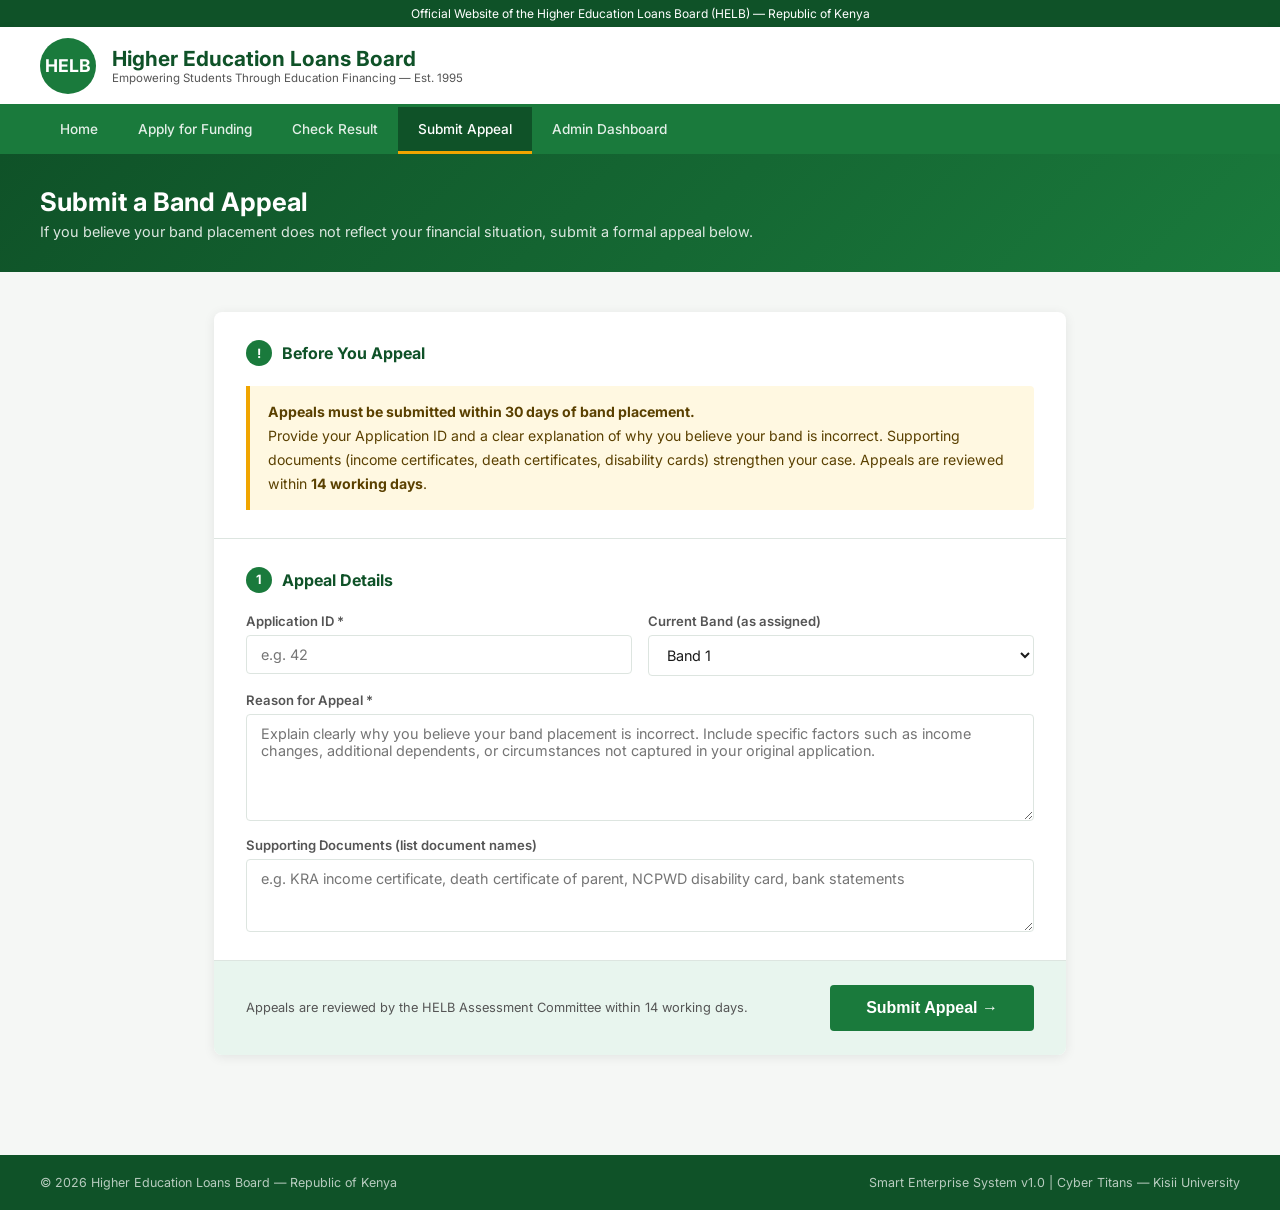
==== apply.html @ 3dc6803e "Add apply.html for appeal submission form" ====
<!DOCTYPE html>
<html lang="en">
<head>
    <meta charset="UTF-8">
    <meta name="viewport" content="width=device-width, initial-scale=1.0">
    <title>Submit Appeal — HELB Smart System</title>
    <style>
@import url('https://fonts.googleapis.com/css2?family=Inter:wght@300;400;500;600;700&display=swap');
*{margin:0;padding:0;box-sizing:border-box;}
:root{--green:#1a7a3c;--green-dark:#0f5228;--green-light:#e8f5ee;--gold:#f0a500;--red:#c0392b;--text:#1a1a1a;--text-light:#555;--border:#dde5e0;--bg:#f5f7f5;--white:#ffffff;}
body{font-family:'Inter',sans-serif;background:var(--bg);color:var(--text);}
.top-strip{background:var(--green-dark);color:#fff;font-size:.75em;padding:6px 0;text-align:center;}
header{background:var(--white);border-bottom:3px solid var(--green);padding:0 40px;display:flex;align-items:center;justify-content:space-between;height:80px;box-shadow:0 2px 8px rgba(0,0,0,.08);}
.logo-area{display:flex;align-items:center;gap:16px;}
.logo-badge{width:56px;height:56px;background:var(--green);border-radius:50%;display:flex;align-items:center;justify-content:center;color:#fff;font-weight:700;font-size:1.1em;}
.logo-text h1{font-size:1.3em;font-weight:700;color:var(--green-dark);}
.logo-text p{font-size:.72em;color:var(--text-light);}
nav{background:var(--green);padding:0 40px;display:flex;}
nav a{color:rgba(255,255,255,.88);text-decoration:none;font-size:.85em;font-weight:500;padding:14px 20px;display:block;transition:background .2s;border-bottom:3px solid transparent;}
nav a:hover,nav a.active{background:var(--green-dark);color:#fff;border-bottom-color:var(--gold);}
.page-header{background:linear-gradient(135deg,var(--green-dark),var(--green));color:#fff;padding:32px 40px;}
.page-header h2{font-size:1.6em;font-weight:700;margin-bottom:6px;}
.page-header p{opacity:.85;font-size:.9em;}
.wrap{max-width:900px;margin:40px auto;padding:0 24px 60px;}
.form-card{background:var(--white);border-radius:8px;box-shadow:0 2px 12px rgba(0,0,0,.08);overflow:hidden;}
.form-section{padding:28px 32px;border-bottom:1px solid var(--border);}
.form-section:last-child{border-bottom:none;}
.form-section-title{font-size:1em;font-weight:700;color:var(--green-dark);margin-bottom:20px;display:flex;align-items:center;gap:10px;}
.form-section-title span{background:var(--green);color:#fff;width:26px;height:26px;border-radius:50%;display:flex;align-items:center;justify-content:center;font-size:.8em;font-weight:700;flex-shrink:0;}
.form-grid{display:grid;grid-template-columns:1fr 1fr;gap:16px;}
.form-group{display:flex;flex-direction:column;gap:6px;}
.form-group.full{grid-column:1/-1;}
label{font-size:.82em;font-weight:600;color:var(--text-light);}
input,select,textarea{padding:10px 14px;border:1.5px solid var(--border);border-radius:4px;font-size:.9em;font-family:'Inter',sans-serif;color:var(--text);background:#fff;transition:border-color .2s;}
input:focus,select:focus,textarea:focus{outline:none;border-color:var(--green);box-shadow:0 0 0 3px rgba(26,122,60,.1);}
.submit-area{padding:24px 32px;background:var(--green-light);display:flex;justify-content:space-between;align-items:center;flex-wrap:wrap;gap:12px;}
.btn-submit{background:var(--green);color:#fff;border:none;padding:14px 36px;border-radius:4px;font-size:1em;font-weight:700;cursor:pointer;transition:background .2s;}
.btn-submit:hover{background:var(--green-dark);}
.btn-submit:disabled{background:#aaa;cursor:not-allowed;}
.submit-note{font-size:.8em;color:var(--text-light);}
.error-box{background:#fdf0f0;border-left:4px solid var(--red);padding:14px 18px;border-radius:0 4px 4px 0;color:#7a1a1a;font-size:.88em;margin-top:16px;}
.site-footer{background:var(--green-dark);color:rgba(255,255,255,.7);padding:20px 40px;}
.footer-bottom-bar{max-width:1200px;margin:0 auto;display:flex;justify-content:space-between;font-size:.78em;flex-wrap:wrap;gap:8px;}
@media(max-width:700px){.form-grid{grid-template-columns:1fr;}}
    </style>
</head>
<body>
<div class="top-strip">Official Website of the Higher Education Loans Board (HELB) — Republic of Kenya</div>
<header>
    <div class="logo-area">
        <div class="logo-badge">HELB</div>
        <div class="logo-text"><h1>Higher Education Loans Board</h1><p>Empowering Students Through Education Financing — Est. 1995</p></div>
    </div>
</header>
<nav>
    <a href="index.html">Home</a>
    <a href="apply.html">Apply for Funding</a>
    <a href="result.html">Check Result</a>
    <a href="appeal.html" class="active">Submit Appeal</a>
    <a href="dashboard.html">Admin Dashboard</a>
</nav>
<div class="page-header">
    <h2>Submit a Band Appeal</h2>
    <p>If you believe your band placement does not reflect your financial situation, submit a formal appeal below.</p>
</div>

<div class="wrap">
    <div class="form-card">
        <div class="form-section">
            <div class="form-section-title"><span>!</span> Before You Appeal</div>
            <div style="background:#fff8e1;border-left:4px solid #f0a500;padding:14px 18px;border-radius:0 4px 4px 0;font-size:.88em;line-height:1.7;color:#5a4000;">
                <strong>Appeals must be submitted within 30 days of band placement.</strong><br>
                Provide your Application ID and a clear explanation of why you believe your band is incorrect.
                Supporting documents (income certificates, death certificates, disability cards) strengthen your case.
                Appeals are reviewed within <strong>14 working days</strong>.
            </div>
        </div>

        <form id="appealForm">
            <div class="form-section">
                <div class="form-section-title"><span>1</span> Appeal Details</div>
                <div class="form-grid">
                    <div class="form-group"><label>Application ID *</label><input type="number" name="application_id" id="appId" required placeholder="e.g. 42"></div>
                    <div class="form-group"><label>Current Band (as assigned)</label>
                        <select name="current_band">
                            <option value="1">Band 1</option><option value="2">Band 2</option>
                            <option value="3">Band 3</option><option value="4">Band 4</option><option value="5">Band 5</option>
                        </select>
                    </div>
                    <div class="form-group full">
                        <label>Reason for Appeal *</label>
                        <textarea name="reason" rows="5" required placeholder="Explain clearly why you believe your band placement is incorrect. Include specific factors such as income changes, additional dependents, or circumstances not captured in your original application."></textarea>
                    </div>
                    <div class="form-group full">
                        <label>Supporting Documents (list document names)</label>
                        <textarea name="supporting_docs" rows="3" placeholder="e.g. KRA income certificate, death certificate of parent, NCPWD disability card, bank statements"></textarea>
                    </div>
                </div>
            </div>

            <div class="submit-area">
                <div class="submit-note">Appeals are reviewed by the HELB Assessment Committee within 14 working days.</div>
                <button type="submit" class="btn-submit" id="appealBtn">Submit Appeal →</button>
            </div>
        </form>

        <div id="appealResult" style="display:none;padding:24px 32px;"></div>
    </div>
</div>

<footer class="site-footer">
    <div class="footer-bottom-bar">
        <span>© 2026 Higher Education Loans Board — Republic of Kenya</span>
        <span>Smart Enterprise System v1.0 | Cyber Titans — Kisii University</span>
    </div>
</footer>

<script>
const API = 'http://127.0.0.1:5000';

// Pre-fill ID from URL param
const params = new URLSearchParams(window.location.search);
if (params.get('id')) document.getElementById('appId').value = params.get('id');

document.getElementById('appealForm').addEventListener('submit', async (e) => {
    e.preventDefault();
    const btn = document.getElementById('appealBtn');
    btn.disabled = true; btn.textContent = 'Submitting...';
    const fd = new FormData(e.target);
    const data = Object.fromEntries(fd.entries());
    const result = document.getElementById('appealResult');
    result.style.display = 'block';
    try {
        const res  = await fetch(`${API}/api/appeal`, {method:'POST', headers:{'Content-Type':'application/json'}, body:JSON.stringify(data)});
        const json = await res.json();
        if (!json.success) throw new Error(json.error);
        result.innerHTML = `
            <div style="background:#e8f5ee;border-left:4px solid #1a7a3c;padding:16px 20px;border-radius:0 4px 4px 0;color:#0f5228;">
                <strong>✅ Appeal Submitted Successfully</strong><br><br>
                Appeal ID: <strong>#${json.appeal_id}</strong><br>
                ${json.message}
            </div>`;
        e.target.reset();
    } catch(err) {
        result.innerHTML = `<div class="error-box"><strong>Error:</strong> ${err.message}</div>`;
    }
    btn.disabled = false; btn.textContent = 'Submit Appeal →';
});
</script>
</body>
</html>
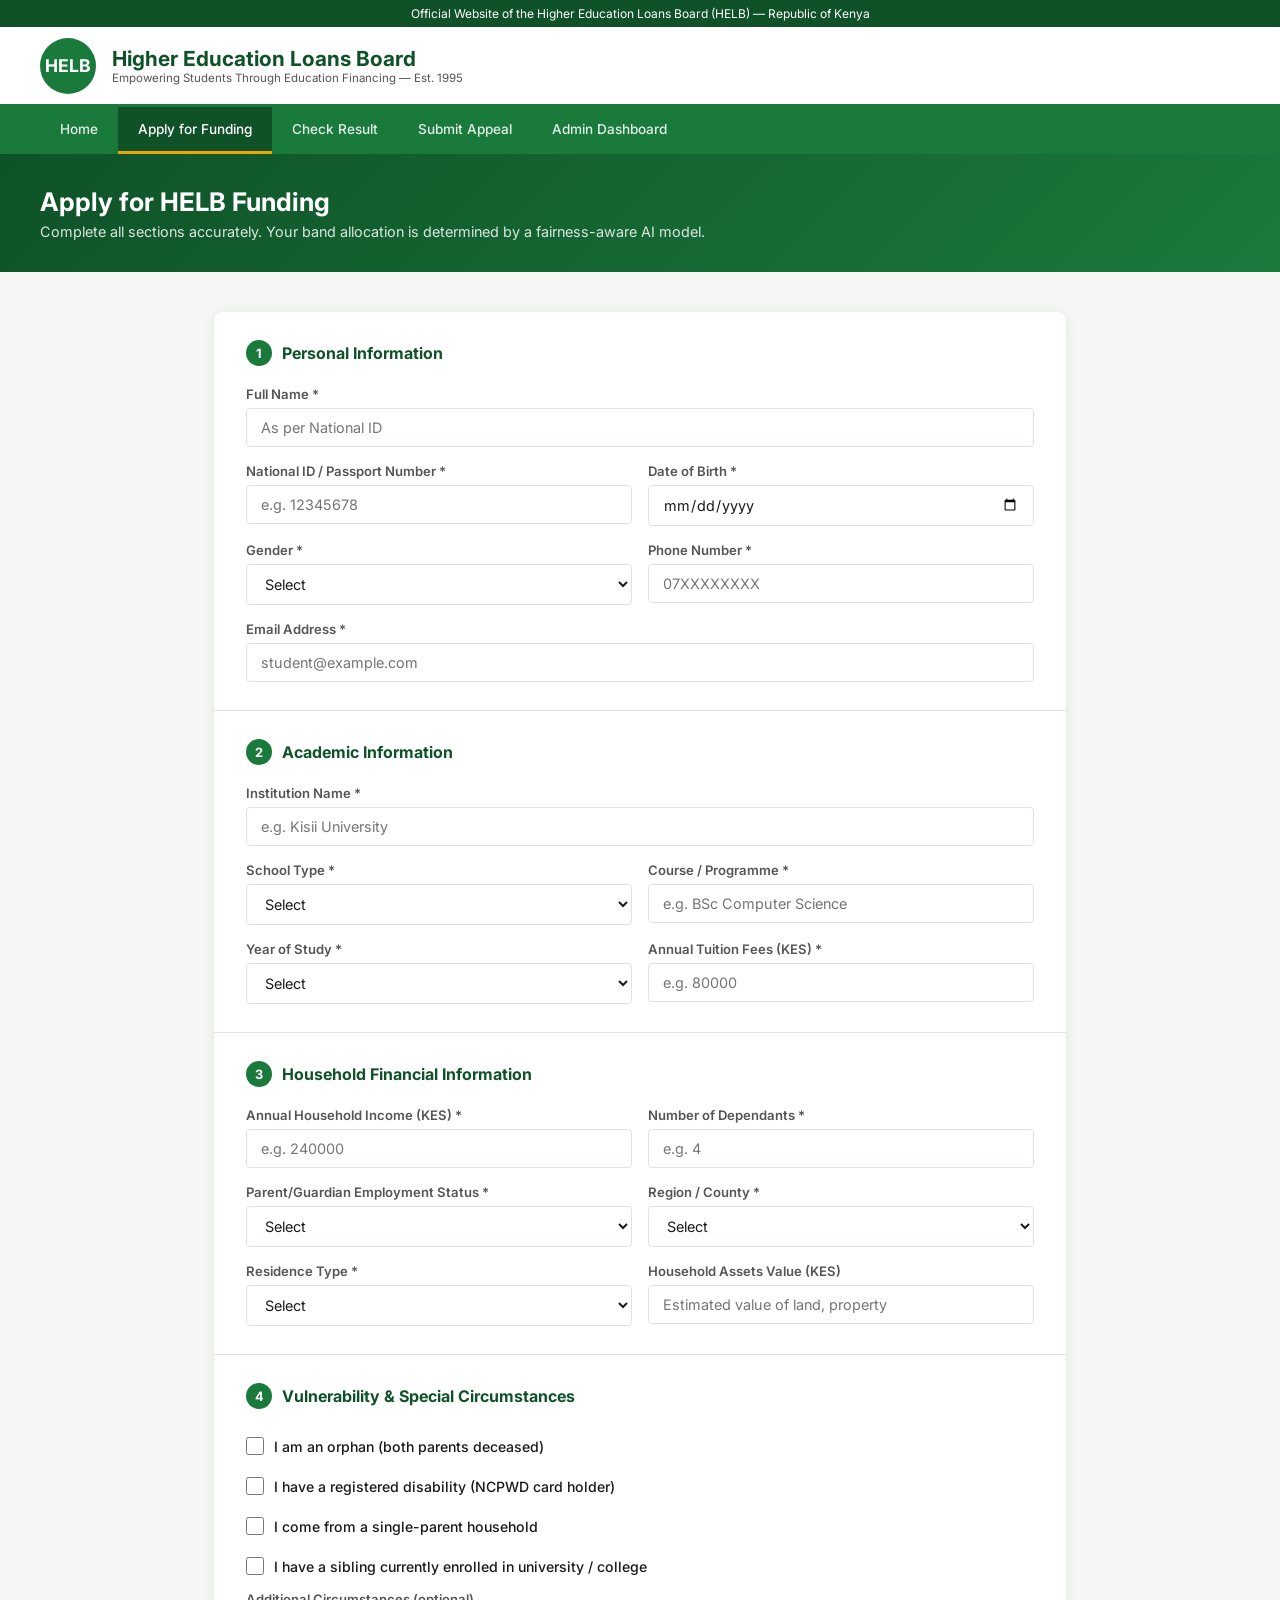
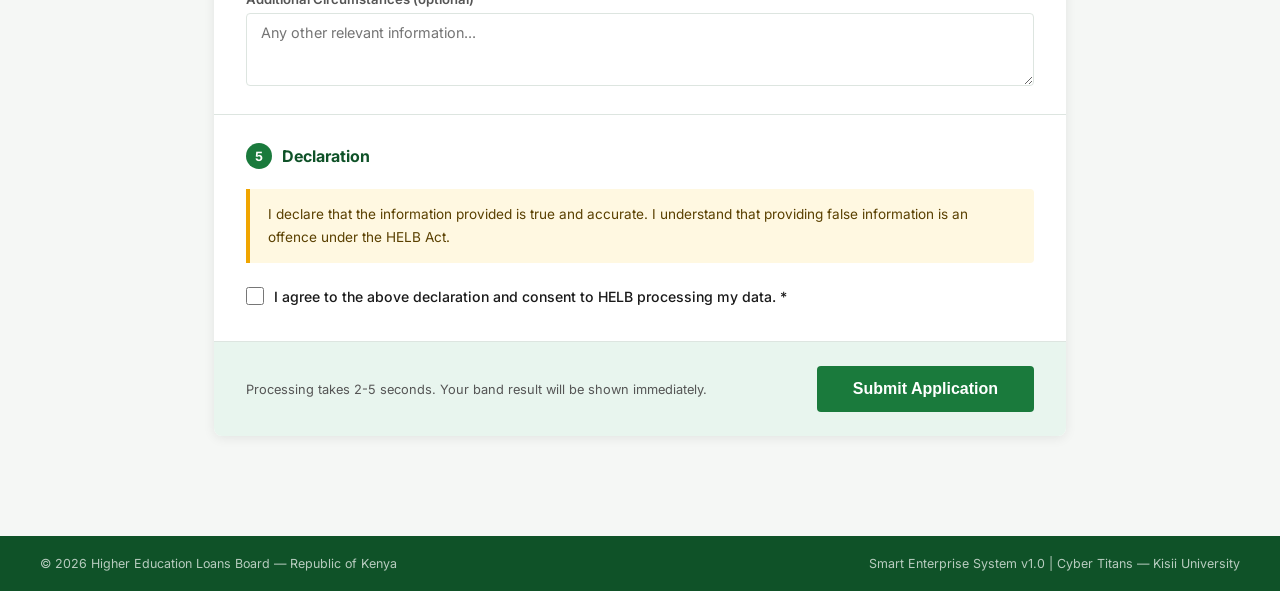
==== commit d077206c: "Refactor apply.html for funding application form" ====
--- a/apply.html
+++ b/apply.html
@@ -3,7 +3,7 @@
 <head>
     <meta charset="UTF-8">
     <meta name="viewport" content="width=device-width, initial-scale=1.0">
-    <title>Submit Appeal — HELB Smart System</title>
+    <title>Apply for Funding — HELB Smart System</title>
     <style>
 @import url('https://fonts.googleapis.com/css2?family=Inter:wght@300;400;500;600;700&display=swap');
 *{margin:0;padding:0;box-sizing:border-box;}
@@ -33,6 +33,9 @@
 label{font-size:.82em;font-weight:600;color:var(--text-light);}
 input,select,textarea{padding:10px 14px;border:1.5px solid var(--border);border-radius:4px;font-size:.9em;font-family:'Inter',sans-serif;color:var(--text);background:#fff;transition:border-color .2s;}
 input:focus,select:focus,textarea:focus{outline:none;border-color:var(--green);box-shadow:0 0 0 3px rgba(26,122,60,.1);}
+.checkbox-row{display:flex;align-items:center;gap:10px;padding:8px 0;}
+.checkbox-row input[type=checkbox]{width:18px;height:18px;accent-color:var(--green);}
+.checkbox-row label{font-size:.88em;font-weight:500;color:var(--text);cursor:pointer;}
 .submit-area{padding:24px 32px;background:var(--green-light);display:flex;justify-content:space-between;align-items:center;flex-wrap:wrap;gap:12px;}
 .btn-submit{background:var(--green);color:#fff;border:none;padding:14px 36px;border-radius:4px;font-size:1em;font-weight:700;cursor:pointer;transition:background .2s;}
 .btn-submit:hover{background:var(--green-dark);}
@@ -54,60 +57,188 @@
 </header>
 <nav>
     <a href="index.html">Home</a>
-    <a href="apply.html">Apply for Funding</a>
+    <a href="apply.html" class="active">Apply for Funding</a>
     <a href="result.html">Check Result</a>
-    <a href="appeal.html" class="active">Submit Appeal</a>
+    <a href="appeal.html">Submit Appeal</a>
     <a href="dashboard.html">Admin Dashboard</a>
 </nav>
 <div class="page-header">
-    <h2>Submit a Band Appeal</h2>
-    <p>If you believe your band placement does not reflect your financial situation, submit a formal appeal below.</p>
+    <h2>Apply for HELB Funding</h2>
+    <p>Complete all sections accurately. Your band allocation is determined by a fairness-aware AI model.</p>
 </div>
+<div class="wrap">
+<form id="applyForm">
+<div class="form-card">
+    <div class="form-section">
+        <div class="form-section-title"><span>1</span> Personal Information</div>
+        <div class="form-grid">
+            <div class="form-group full">
+                <label>Full Name *</label>
+                <input type="text" name="full_name" required placeholder="As per National ID">
+            </div>
+            <div class="form-group">
+                <label>National ID / Passport Number *</label>
+                <input type="text" name="id_number" required placeholder="e.g. 12345678">
+            </div>
+            <div class="form-group">
+                <label>Date of Birth *</label>
+                <input type="date" name="date_of_birth" required>
+            </div>
+            <div class="form-group">
+                <label>Gender *</label>
+                <select name="gender" required>
+                    <option value="">Select</option>
+                    <option value="male">Male</option>
+                    <option value="female">Female</option>
+                    <option value="other">Other</option>
+                </select>
+            </div>
+            <div class="form-group">
+                <label>Phone Number *</label>
+                <input type="tel" name="phone" required placeholder="07XXXXXXXX">
+            </div>
+            <div class="form-group full">
+                <label>Email Address *</label>
+                <input type="email" name="email" required placeholder="student@example.com">
+            </div>
+        </div>
+    </div>
+    <div class="form-section">
+        <div class="form-section-title"><span>2</span> Academic Information</div>
+        <div class="form-grid">
+            <div class="form-group full">
+                <label>Institution Name *</label>
+                <input type="text" name="institution" required placeholder="e.g. Kisii University">
+            </div>
+            <div class="form-group">
+                <label>School Type *</label>
+                <select name="school_type" required>
+                    <option value="">Select</option>
+                    <option value="public_university">Public University</option>
+                    <option value="private_university">Private University</option>
+                    <option value="tvet">TVET / Technical College</option>
+                    <option value="national_polytechnic">National Polytechnic</option>
+                </select>
+            </div>
+            <div class="form-group">
+                <label>Course / Programme *</label>
+                <input type="text" name="course" required placeholder="e.g. BSc Computer Science">
+            </div>
+            <div class="form-group">
+                <label>Year of Study *</label>
+                <select name="year_of_study" required>
+                    <option value="">Select</option>
+                    <option value="1">Year 1</option>
+                    <option value="2">Year 2</option>
+                    <option value="3">Year 3</option>
+                    <option value="4">Year 4</option>
+                    <option value="5">Year 5</option>
+                </select>
+            </div>
+            <div class="form-group">
+                <label>Annual Tuition Fees (KES) *</label>
+                <input type="number" name="annual_fees" required placeholder="e.g. 80000" min="0">
+            </div>
+        </div>
+    </div>
 
-<div class="wrap">
-    <div class="form-card">
-        <div class="form-section">
-            <div class="form-section-title"><span>!</span> Before You Appeal</div>
-            <div style="background:#fff8e1;border-left:4px solid #f0a500;padding:14px 18px;border-radius:0 4px 4px 0;font-size:.88em;line-height:1.7;color:#5a4000;">
-                <strong>Appeals must be submitted within 30 days of band placement.</strong><br>
-                Provide your Application ID and a clear explanation of why you believe your band is incorrect.
-                Supporting documents (income certificates, death certificates, disability cards) strengthen your case.
-                Appeals are reviewed within <strong>14 working days</strong>.
-            </div>
-        </div>
+    <div class="form-section">
+        <div class="form-section-title"><span>3</span> Household Financial Information</div>
+        <div class="form-grid">
+            <div class="form-group">
+                <label>Annual Household Income (KES) *</label>
+                <input type="number" name="household_income" required placeholder="e.g. 240000" min="0">
+            </div>
+            <div class="form-group">
+                <label>Number of Dependants *</label>
+                <input type="number" name="dependants" required placeholder="e.g. 4" min="0" max="20">
+            </div>
+            <div class="form-group">
+                <label>Parent/Guardian Employment Status *</label>
+                <select name="employment_status" required>
+                    <option value="">Select</option>
+                    <option value="employed_formal">Employed (Formal Sector)</option>
+                    <option value="employed_informal">Employed (Informal / Casual)</option>
+                    <option value="self_employed">Self-Employed / Business</option>
+                    <option value="unemployed">Unemployed</option>
+                    <option value="deceased">Deceased / Orphan</option>
+                    <option value="retired">Retired</option>
+                </select>
+            </div>
+            <div class="form-group">
+                <label>Region / County *</label>
+                <select name="region" required>
+                    <option value="">Select</option>
+                    <option value="nairobi">Nairobi</option>
+                    <option value="central">Central</option>
+                    <option value="coast">Coast</option>
+                    <option value="eastern">Eastern</option>
+                    <option value="north_eastern">North Eastern</option>
+                    <option value="nyanza">Nyanza</option>
+                    <option value="rift_valley">Rift Valley</option>
+                    <option value="western">Western</option>
+                </select>
+            </div>
+            <div class="form-group">
+                <label>Residence Type *</label>
+                <select name="residence_type" required>
+                    <option value="">Select</option>
+                    <option value="urban">Urban</option>
+                    <option value="peri_urban">Peri-Urban</option>
+                    <option value="rural">Rural</option>
+                    <option value="arid_semi_arid">Arid / Semi-Arid</option>
+                </select>
+            </div>
+            <div class="form-group">
+                <label>Household Assets Value (KES)</label>
+                <input type="number" name="assets_value" placeholder="Estimated value of land, property" min="0">
+            </div>
+        </div>
+    </div>
 
-        <form id="appealForm">
-            <div class="form-section">
-                <div class="form-section-title"><span>1</span> Appeal Details</div>
-                <div class="form-grid">
-                    <div class="form-group"><label>Application ID *</label><input type="number" name="application_id" id="appId" required placeholder="e.g. 42"></div>
-                    <div class="form-group"><label>Current Band (as assigned)</label>
-                        <select name="current_band">
-                            <option value="1">Band 1</option><option value="2">Band 2</option>
-                            <option value="3">Band 3</option><option value="4">Band 4</option><option value="5">Band 5</option>
-                        </select>
-                    </div>
-                    <div class="form-group full">
-                        <label>Reason for Appeal *</label>
-                        <textarea name="reason" rows="5" required placeholder="Explain clearly why you believe your band placement is incorrect. Include specific factors such as income changes, additional dependents, or circumstances not captured in your original application."></textarea>
-                    </div>
-                    <div class="form-group full">
-                        <label>Supporting Documents (list document names)</label>
-                        <textarea name="supporting_docs" rows="3" placeholder="e.g. KRA income certificate, death certificate of parent, NCPWD disability card, bank statements"></textarea>
-                    </div>
-                </div>
-            </div>
-
-            <div class="submit-area">
-                <div class="submit-note">Appeals are reviewed by the HELB Assessment Committee within 14 working days.</div>
-                <button type="submit" class="btn-submit" id="appealBtn">Submit Appeal →</button>
-            </div>
-        </form>
-
-        <div id="appealResult" style="display:none;padding:24px 32px;"></div>
-    </div>
+    <div class="form-section">
+        <div class="form-section-title"><span>4</span> Vulnerability &amp; Special Circumstances</div>
+        <div class="form-group full" style="padding:0 0 8px">
+            <div class="checkbox-row">
+                <input type="checkbox" name="is_orphan" id="orphan" value="1">
+                <label for="orphan">I am an orphan (both parents deceased)</label>
+            </div>
+            <div class="checkbox-row">
+                <input type="checkbox" name="has_disability" id="disability" value="1">
+                <label for="disability">I have a registered disability (NCPWD card holder)</label>
+            </div>
+            <div class="checkbox-row">
+                <input type="checkbox" name="is_single_parent_household" id="singleparent" value="1">
+                <label for="singleparent">I come from a single-parent household</label>
+            </div>
+            <div class="checkbox-row">
+                <input type="checkbox" name="sibling_in_university" id="sibling" value="1">
+                <label for="sibling">I have a sibling currently enrolled in university / college</label>
+            </div>
+        </div>
+        <div class="form-group full">
+            <label>Additional Circumstances (optional)</label>
+            <textarea name="additional_info" rows="3" placeholder="Any other relevant information..."></textarea>
+        </div>
+    </div>
+    <div class="form-section">
+        <div class="form-section-title"><span>5</span> Declaration</div>
+        <div style="background:#fff8e1;border-left:4px solid var(--gold);padding:14px 18px;border-radius:0 4px 4px 0;font-size:.85em;line-height:1.7;color:#5a4000;margin-bottom:16px;">
+            I declare that the information provided is true and accurate. I understand that providing false information is an offence under the HELB Act.
+        </div>
+        <div class="checkbox-row">
+            <input type="checkbox" name="declaration" id="declaration" required value="1">
+            <label for="declaration">I agree to the above declaration and consent to HELB processing my data. *</label>
+        </div>
+    </div>
+    <div class="submit-area">
+        <div class="submit-note">Processing takes 2-5 seconds. Your band result will be shown immediately.</div>
+        <button type="submit" class="btn-submit" id="submitBtn">Submit Application</button>
+    </div>
+    <div id="formResult" style="display:none;padding:24px 32px;"></div>
 </div>
-
+</form>
+</div>
 <footer class="site-footer">
     <div class="footer-bottom-bar">
         <span>© 2026 Higher Education Loans Board — Republic of Kenya</span>
@@ -117,34 +248,43 @@
 
 <script>
 const API = 'http://127.0.0.1:5000';
-
-// Pre-fill ID from URL param
-const params = new URLSearchParams(window.location.search);
-if (params.get('id')) document.getElementById('appId').value = params.get('id');
-
-document.getElementById('appealForm').addEventListener('submit', async (e) => {
+document.getElementById('applyForm').addEventListener('submit', async (e) => {
     e.preventDefault();
-    const btn = document.getElementById('appealBtn');
-    btn.disabled = true; btn.textContent = 'Submitting...';
+    const btn = document.getElementById('submitBtn');
+    btn.disabled = true; btn.textContent = 'Processing...';
     const fd = new FormData(e.target);
-    const data = Object.fromEntries(fd.entries());
-    const result = document.getElementById('appealResult');
-    result.style.display = 'block';
+    const data = {};
+    for (const [k, v] of fd.entries()) data[k] = v;
+    ['is_orphan','has_disability','is_single_parent_household','sibling_in_university'].forEach(k => { if (!data[k]) data[k] = 0; });
+    const resultDiv = document.getElementById('formResult');
+    resultDiv.style.display = 'block';
+    resultDiv.innerHTML = '<div style="text-align:center;padding:20px;color:#1a7a3c;font-weight:600;">Submitting your application...</div>';
     try {
-        const res  = await fetch(`${API}/api/appeal`, {method:'POST', headers:{'Content-Type':'application/json'}, body:JSON.stringify(data)});
+        const res  = await fetch(`${API}/api/apply`, {method:'POST', headers:{'Content-Type':'application/json'}, body:JSON.stringify(data)});
         const json = await res.json();
-        if (!json.success) throw new Error(json.error);
-        result.innerHTML = `
-            <div style="background:#e8f5ee;border-left:4px solid #1a7a3c;padding:16px 20px;border-radius:0 4px 4px 0;color:#0f5228;">
-                <strong>✅ Appeal Submitted Successfully</strong><br><br>
-                Appeal ID: <strong>#${json.appeal_id}</strong><br>
-                ${json.message}
+        if (!json.success) throw new Error(json.error || 'Submission failed');
+        const bandColors = {1:'#1a7a3c',2:'#2e9e52',3:'#f0a500',4:'#d45f00',5:'#c0392b'};
+        const col = bandColors[json.assigned_band] || '#1a7a3c';
+        resultDiv.innerHTML = `
+            <div style="background:#e8f5ee;border-left:4px solid #1a7a3c;padding:20px 24px;border-radius:0 4px 4px 0;">
+                <div style="font-size:1.1em;font-weight:700;color:#0f5228;margin-bottom:12px;">Application Submitted Successfully</div>
+                <div style="display:flex;align-items:center;gap:20px;flex-wrap:wrap;">
+                    <div style="background:${col};color:#fff;padding:16px 28px;border-radius:6px;text-align:center;">
+                        <div style="font-size:2.5em;font-weight:900;line-height:1">Band ${json.assigned_band}</div>
+                        <div style="font-size:.75em;opacity:.9;margin-top:4px">Your Allocation Band</div>
+                    </div>
+                    <div>
+                        <div style="font-size:.85em;color:#555;margin-bottom:6px">Application ID: <strong style="color:#0f5228">#${json.application_id}</strong></div>
+                        <div style="font-size:.85em;color:#555;margin-bottom:6px">Fairness Score: <strong style="color:#0f5228">${parseFloat(json.adjusted_score||0).toFixed(1)}/100</strong></div>
+                        <a href="result.html?id=${json.application_id}" style="display:inline-block;margin-top:8px;background:#1a7a3c;color:#fff;padding:8px 20px;border-radius:4px;text-decoration:none;font-size:.85em;font-weight:600;">View Full Result</a>
+                    </div>
+                </div>
             </div>`;
         e.target.reset();
     } catch(err) {
-        result.innerHTML = `<div class="error-box"><strong>Error:</strong> ${err.message}</div>`;
+        resultDiv.innerHTML = `<div class="error-box"><strong>Error:</strong> ${err.message}<br><small>Make sure the API is running: python api.py</small></div>`;
     }
-    btn.disabled = false; btn.textContent = 'Submit Appeal →';
+    btn.disabled = false; btn.textContent = 'Submit Application';
 });
 </script>
 </body>
